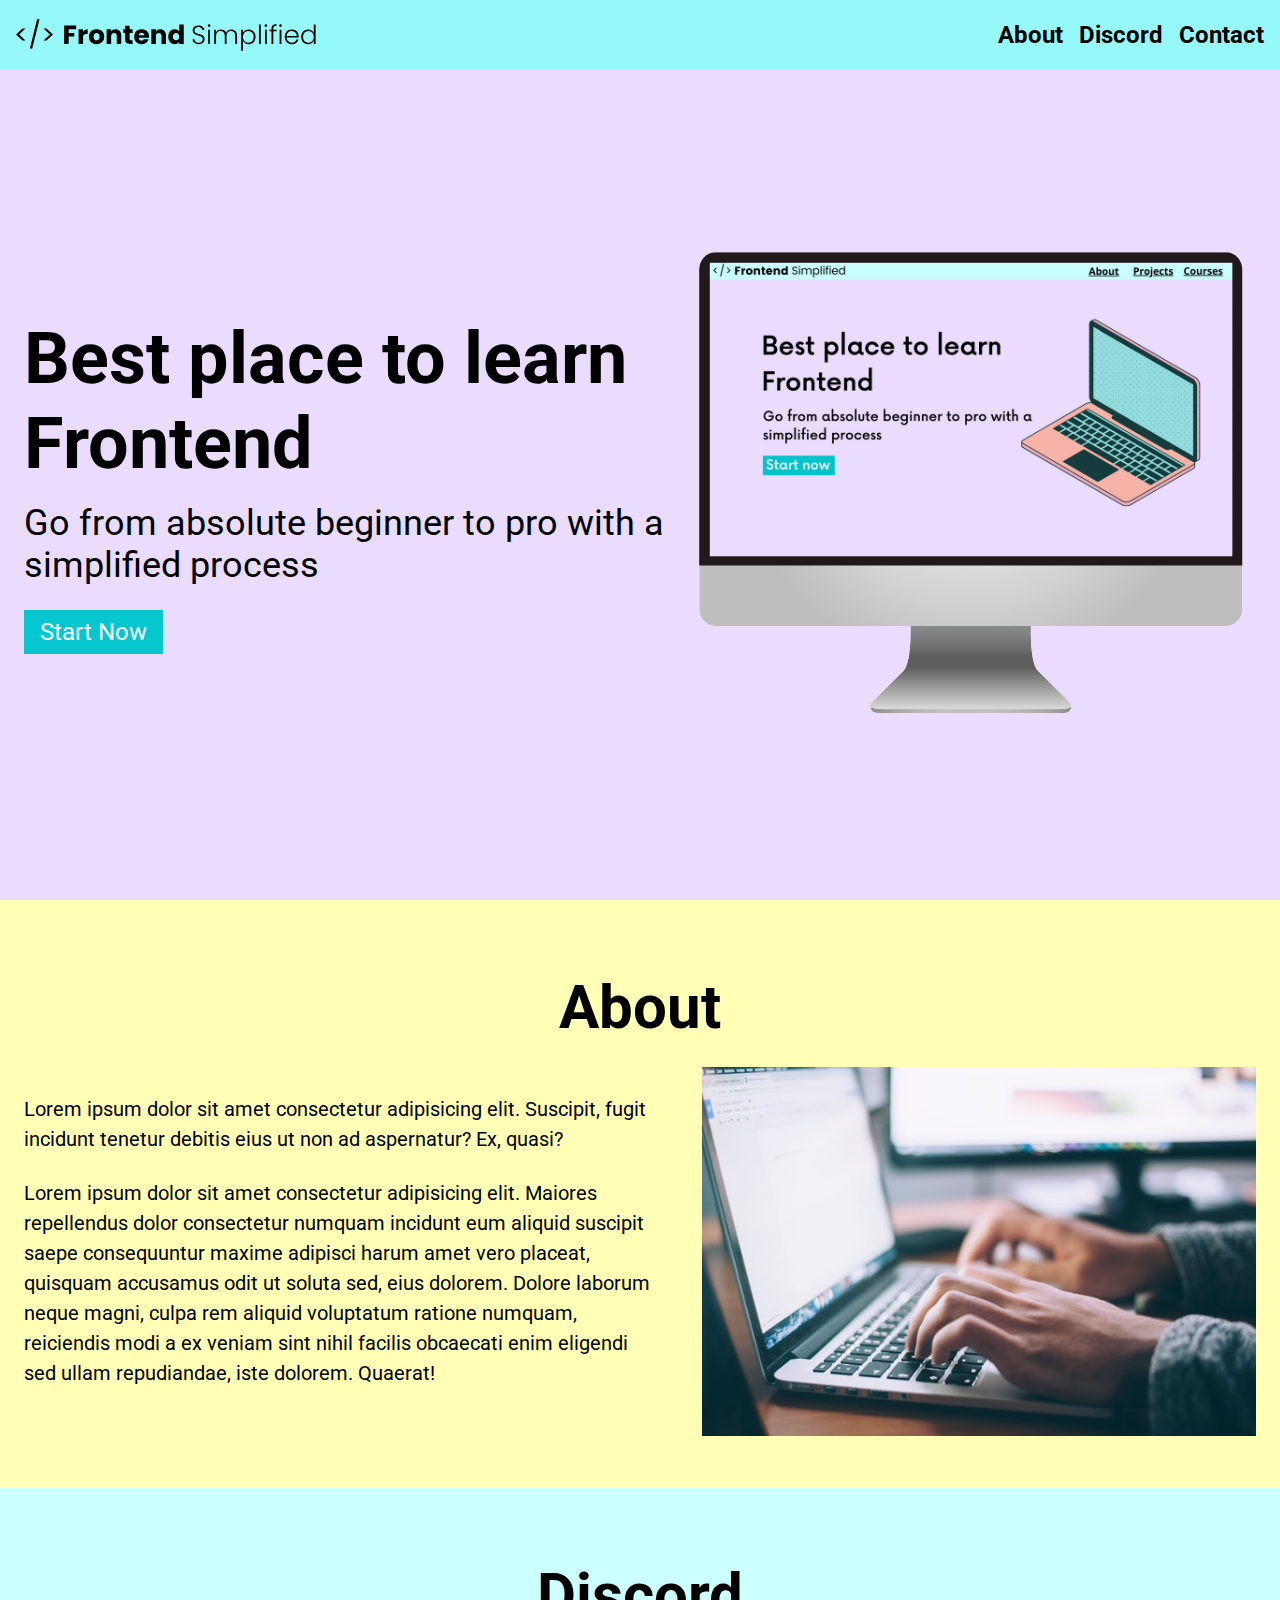
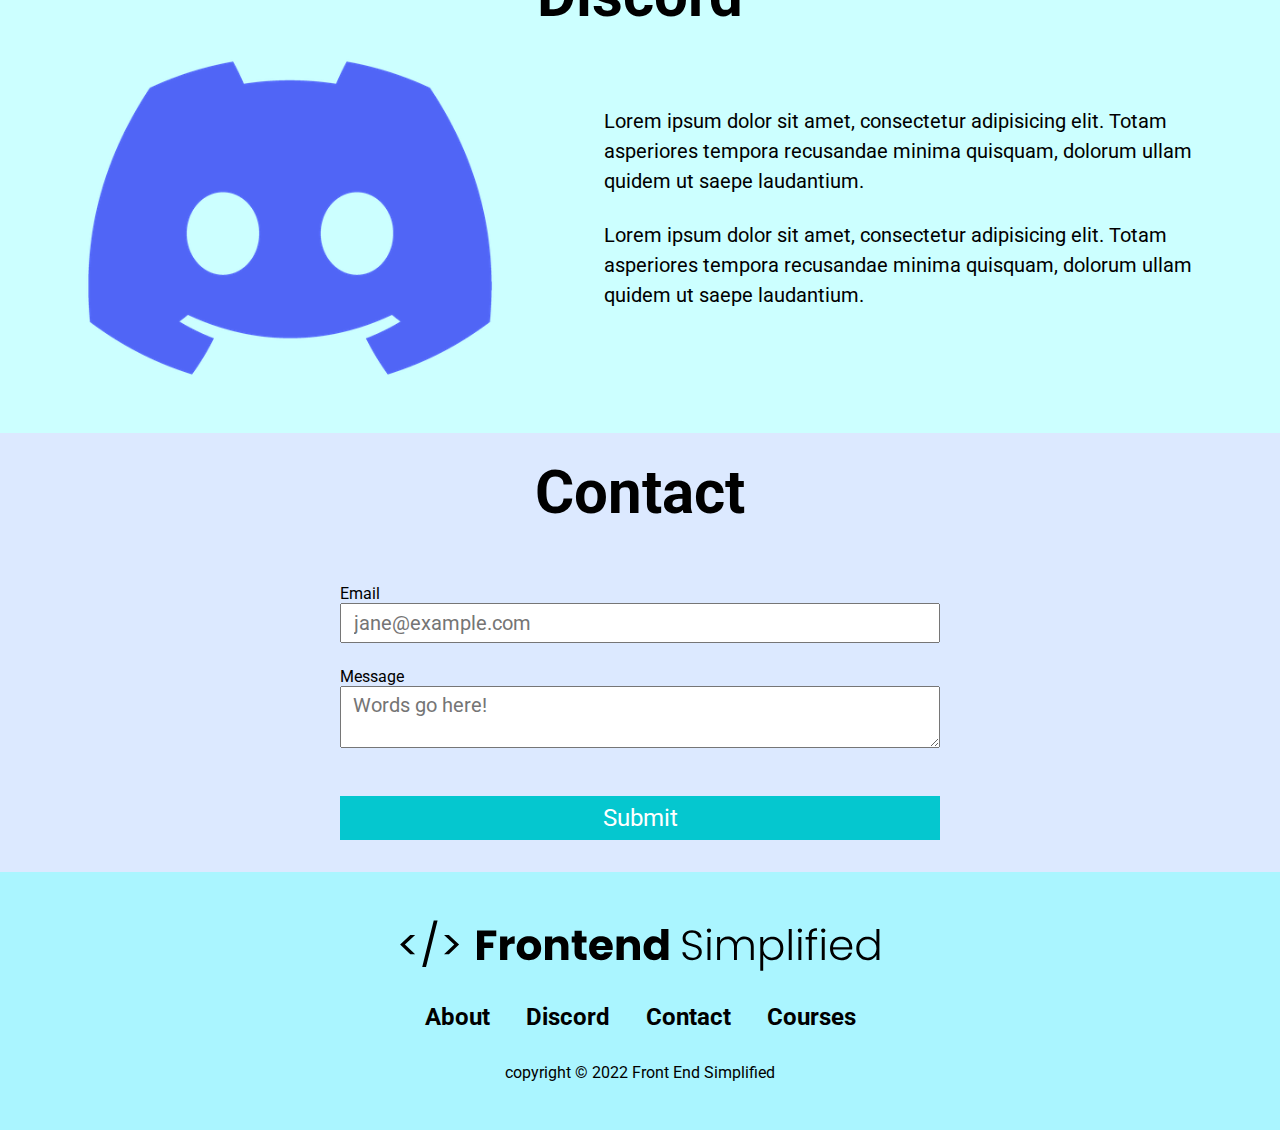
==== index.html @ 1fd2ad05 "styled and made website responsive" ====
<!DOCTYPE html>
<html lang="en">
  <head>
    <meta charset="UTF-8" />
    <meta http-equiv="X-UA-Compatible" content="IE=edge" />
    <meta name="viewport" content="width=device-width, initial-scale=1.0" />
    <link rel="stylesheet" href="./css/new.css" />
    <link rel="preconnect" href="https://fonts.googleapis.com">
<link rel="preconnect" href="https://fonts.gstatic.com" crossorigin>
<link href="https://fonts.googleapis.com/css2?family=Roboto:wght@300;400;500;700&display=swap" rel="stylesheet">
    <title>Practice Website</title>
  </head>
  <body>
    <!-- begin header section  -->
    <section>
      <nav>
        <img class="logo" src="./assets/FES.svg" alt="" />
        <ul>
          <li><a href="#about">About</a></li>
          <li><a href="#discord">Discord</a></li>
          <li><a href="#contact">Contact</a></li>
        </ul>
      </nav>
      <header>
        <div class="row">
            <div class="home__description">
              <h1>Best place to learn Frontend</h1>
              <p class="subheader">Go from absolute beginner to pro with a simplified process</p>
              <button class="home__description--buttom">Start Now</button>
            </div>
            <figure class="home__img--wrapper">
              <img class="home__img" src="./assets/laptop.png" alt="" />
            </figure>
        </div>
      </header>
    </section>

    <!-- End of header section  -->

    <main>

      <!-- ABOUT SECTION  -->
      <section id="about">
        <h2>About</h2>
        <div class="row">
          <div class="section__description">
            <div class="section__description--wrapper">
              <p class="section__description--para">
                Lorem ipsum dolor sit amet consectetur adipisicing elit. Suscipit,
                fugit incidunt tenetur debitis eius ut non ad aspernatur? Ex, quasi?
              </p>
              <p class="section__description--para">
                Lorem ipsum dolor sit amet consectetur adipisicing elit. Maiores repellendus dolor consectetur numquam incidunt eum aliquid suscipit saepe consequuntur maxime adipisci harum amet vero placeat, quisquam accusamus odit ut soluta sed, eius dolorem. Dolore laborum neque magni, culpa rem aliquid voluptatum ratione numquam, reiciendis modi a ex veniam sint nihil facilis obcaecati enim eligendi sed ullam repudiandae, iste dolorem. Quaerat!
              </p>
            </div>
            <figure>
              <img class="about__img--wrapper" src="./assets/about.jpg" alt="" />
            </figure>
          </div>
        </div>
      </section>
      
      <!-- DISCORD SECTION  -->
      <section id="discord">
        <h2>Discord</h2>
        <div class="row">
          <div class="section__description">
            <figure class=".discord__img-wrapper">
              <img src="./assets/discord.png" alt="" />
            </figure>
            <div class="section__description--wrapper">
              <p class="section__description--para">
                Lorem ipsum dolor sit amet, consectetur adipisicing elit. Totam
                asperiores tempora recusandae minima quisquam, dolorum ullam quidem
                ut saepe laudantium.
              </p>
              <p class="section__description--para">
                Lorem ipsum dolor sit amet, consectetur adipisicing elit. Totam
                asperiores tempora recusandae minima quisquam, dolorum ullam quidem
                ut saepe laudantium.
              </p>
            </div>
          </div>
        </div>
      </section>
      <section id="contact">
        <h2>Contact</h2>
        <form>
          <label>Email</label>
          <input type="email" placeholder="jane@example.com" />

          <label>Message</label>
          <textarea type="text" placeholder="Words go here!"></textarea>

          <button>Submit</button>
        </form>
      </section>
    </main>
    <footer>
        <img class="footer__logo" src="./assets/FES.svg" alt="">
        <div class="footer__links">
            <a class="footer__link" href="#about">About</a>
            <a class="footer__link" href="#discord">Discord</a>
            <a class="footer__link" href="#contact">Contact</a>
            <a class="footer__link" href="#">Courses</a>
        </div>
        <p>copyright &copy; 2022 Front End Simplified</p>
    </footer>
  </body>
</html>
---- css/new.css ----
* {
    box-sizing: border-box;
    margin: 0;
    padding: 0;
    font-family: "roboto", sans-serif;
  }
  a {
    text-decoration: none;
    font-size: 24px;
    color: black;
    font-weight: 700;
  }
  nav {
    display: flex;
    justify-content: space-between;
    padding: 0 16px;
    height: 70px;
    align-items: center;
    background: rgb(150, 249, 249);
  }
  nav a {
    font-weight: bold;
  }
  
  nav ul {
    list-style-type: none;
    display: flex;
  }
  
  nav li {
    padding-left: 16px;
  }
  .logo {
    width: 300px;
  }
  
  header {
    display: flex;
    background: #eadcff;
    padding: 24px;
    height: calc(100vh - 70px);
    align-items: center;
    justify-content: center;
  }
  header h1 {
    font-size: 72px;
  }
  .subheader {
    font-size: 36px;
    margin: 16px 0 24px 0;
  }
  .row {
    display: flex;
    width: 100%;
    max-width: 1300px;
    margin: 0 auto;
    justify-content: center;
    align-items: center;
  }
  button {
    background-color: #05c7cf;
    color: white;
    border: none;
    padding: 8px 16px;
    font-size: 24px;
    cursor: pointer;
  }
  #about h1 {
    margin-bottom: 8px;
  }
  
  /* 
  about  
  */
  
  /* wrapper to avoid wrapping "about"  */
  .section__description {
    display: flex;
    justify-content: center;
    align-items: center;
    width: 100%;
  }
  
  /* wraps around left side to establish a width and allow for right side width to be set */
  .section__description--wrapper {
    width: 60%;
    padding: 0 24px;
  }
  #about {
    background: rgb(255, 255, 181);
    padding: 48px 0;
  }
  
  h2 {
    font-size: 60px;
    text-align: center;
    padding: 24px;
  }
  
  /* wraps around image to set its overall width, target div of image not img */
  .about__img--wrapper {
    width: 40%;
    padding: 0 24px;
  }
  
  /* set image to full width of wrapper  */
  #about img {
    width: 100%;
  }
  
  /* addresses <p> in section  */
  .section__description--para {
    font-size: 20px;
    line-height: 1.5em;
    margin-bottom: 24px;
  }

  /* 
  discord  
  */

  #discord {
    background: rgb(204, 255, 255);
    padding: 48px 0;
  }
.discord__image-wrapper {
    width: 40%;
}
#discord img {
    width: 100%;
}

/* contact  */

#contact {
    background-color: #dce9ff;
}

form {
    display: flex;
    flex-direction: column;
    max-width: 600px;
    margin: 0 auto;
    padding: 32px 0;
}

form button {
    margin-top: 24px;
}

input, textarea {
    margin-bottom: 24px;
    font-size: 20px;
    padding: 6px 12px;
}

/* 
footer  
*/

footer {
    background-color: #aaf5ff;
    display: flex;
    flex-direction: column;
    align-items: center;
    padding: 48px;
}
.footer__logo {
    max-width: 480px;
}

.footer__links {
    padding: 32px 0;

}

.footer__link {
    padding: 0 16px;
    
}


/* small phones, tablets large smart phones */

@media (max-width: 728px) {
.row {
    flex-direction: column;
}

header {
    padding: 32px;
}

.home__description {
    margin-bottom: 24px;
    display: flex;
    flex-direction: column;
    align-items: center;
}
h1 {
    text-align: center;
    font-size: 60px;
}
.subheader {
    text-align: center;
    font-size: 28px;
}

.home__description--button {
    max-width: 240px;
}

nav ul {
    display: none;
}
nav .logo {
margin: 0 auto;
}
.home__img--wrapper {
    display: flex;
    justify-content: center;
    align-items: center;
}
.home__img {
    width: 80%;
    max-width: 500px;
    margin: 0 auto;
}

.section__description {
    flex-direction: column;
    width: 100%;
}
.section__description--wrapper {
    width: 100%;
}
}
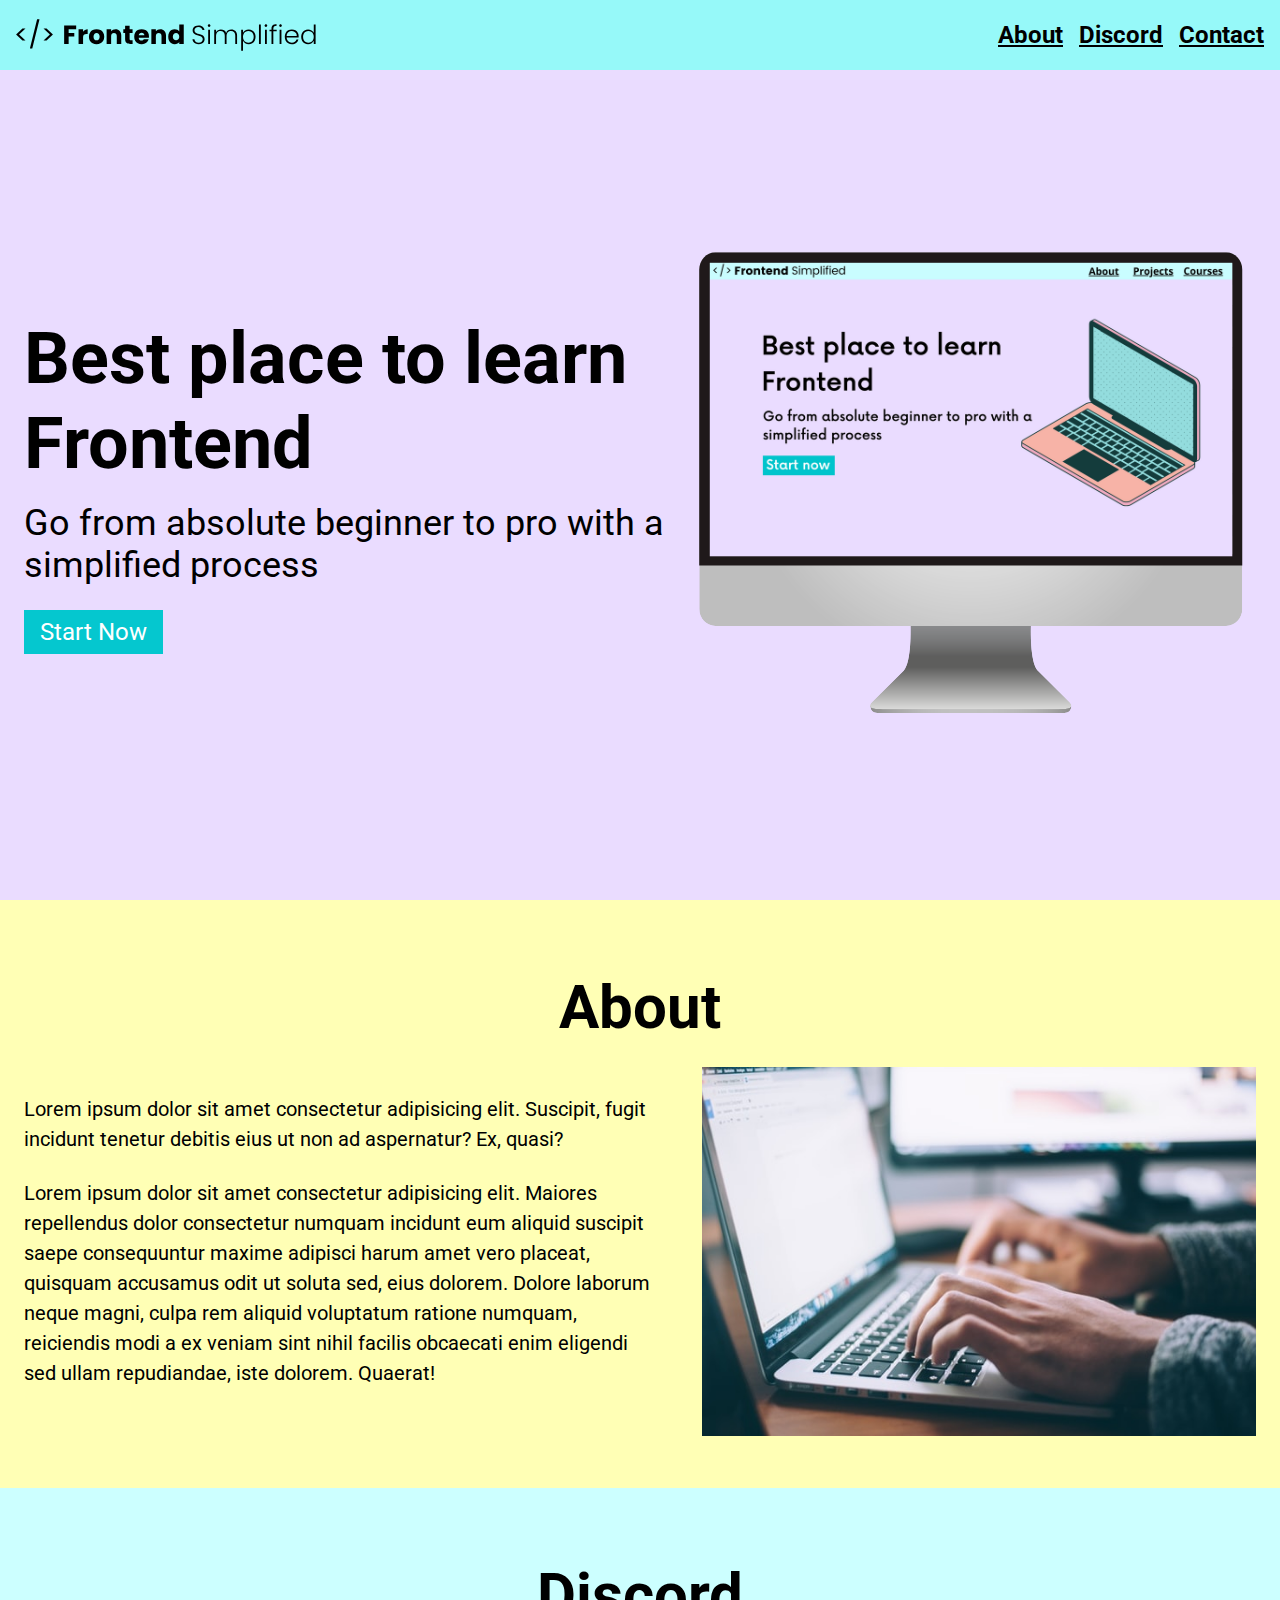
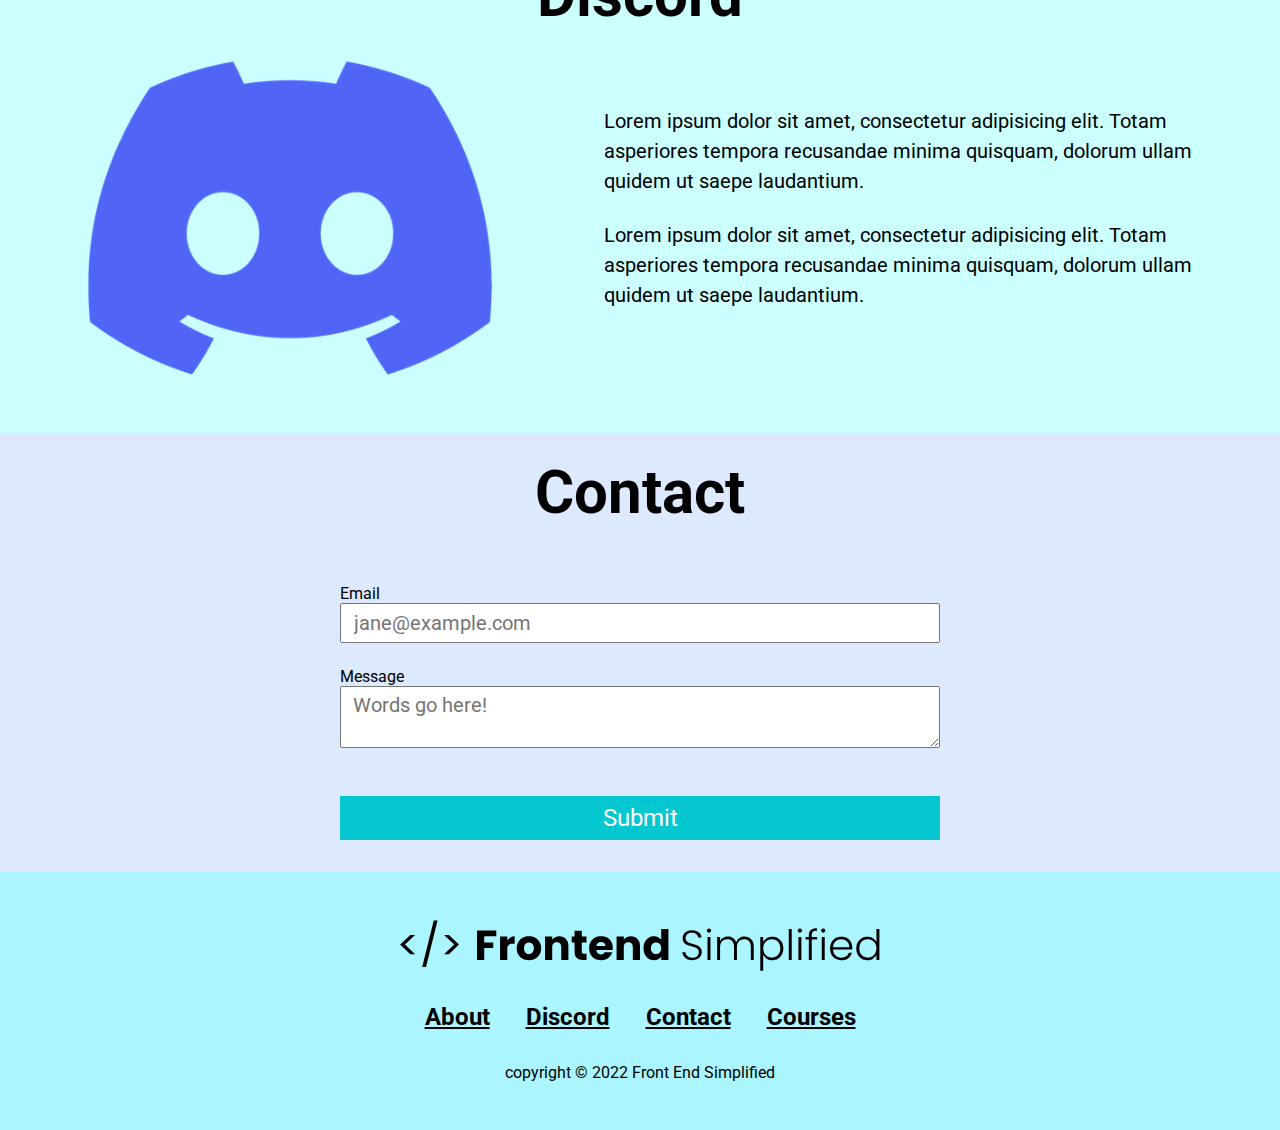
==== commit 4cb51ea7: "changed stylesheet link" ====
--- a/index.html
+++ b/index.html
@@ -4,7 +4,7 @@
     <meta charset="UTF-8" />
     <meta http-equiv="X-UA-Compatible" content="IE=edge" />
     <meta name="viewport" content="width=device-width, initial-scale=1.0" />
-    <link rel="stylesheet" href="./css/new.css" />
+    <link rel="stylesheet" href="./css/style.css" />
     <link rel="preconnect" href="https://fonts.googleapis.com">
 <link rel="preconnect" href="https://fonts.gstatic.com" crossorigin>
 <link href="https://fonts.googleapis.com/css2?family=Roboto:wght@300;400;500;700&display=swap" rel="stylesheet">
--- a/css/style.css
+++ b/css/style.css
@@ -0,0 +1,264 @@
+* {
+    box-sizing: border-box;
+    margin: 0;
+    padding: 0;
+    font-family: "roboto", sans-serif;
+  }
+  a {
+    
+    font-size: 24px;
+    color: black;
+    font-weight: 700;
+  }
+  nav {
+    display: flex;
+    justify-content: space-between;
+    padding: 0 16px;
+    height: 70px;
+    align-items: center;
+    background: rgb(150, 249, 249);
+  }
+  nav a {
+    font-weight: bold;
+  }
+  
+  nav ul {
+    list-style-type: none;
+    display: flex;
+  }
+  
+  nav li {
+    padding-left: 16px;
+  }
+  .logo {
+    max-width: 300px;
+    
+  }
+  
+  header {
+    display: flex;
+    background: #eadcff;
+    padding: 24px;
+    height: calc(100vh - 70px);
+    align-items: center;
+    justify-content: center;
+  }
+  header h1 {
+    font-size: 72px;
+  }
+  .subheader {
+    font-size: 36px;
+    margin: 16px 0 24px 0;
+  }
+  .row {
+    display: flex;
+    width: 100%;
+    max-width: 1300px;
+    margin: 0 auto;
+    justify-content: center;
+    align-items: center;
+  }
+  button {
+    background-color: #05c7cf;
+    color: white;
+    border: none;
+    padding: 8px 16px;
+    font-size: 24px;
+    cursor: pointer;
+  }
+  #about h1 {
+    margin-bottom: 8px;
+  }
+  
+  /* 
+  about  
+  */
+  
+  /* wrapper to avoid wrapping "about"  */
+  .section__description {
+    display: flex;
+    justify-content: center;
+    align-items: center;
+    width: 100%;
+  }
+  
+  /* wraps around left side to establish a width and allow for right side width to be set */
+  .section__description--wrapper {
+    width: 60%;
+    padding: 0 24px;
+  }
+  #about {
+    background: rgb(255, 255, 181);
+    padding: 48px 0;
+  }
+  
+  h2 {
+    font-size: 60px;
+    text-align: center;
+    padding: 24px;
+  }
+  
+  /* wraps around image to set its overall width, target div of image not img */
+  .about__img--wrapper {
+    width: 40%;
+    padding: 0 24px;
+  }
+  
+  /* set image to full width of wrapper  */
+  #about img {
+    width: 100%;
+  }
+  
+  /* addresses <p> in section  */
+  .section__description--para {
+    font-size: 20px;
+    line-height: 1.5em;
+    margin-bottom: 24px;
+  }
+
+  /* 
+  discord  
+  */
+
+  #discord {
+    background: rgb(204, 255, 255);
+    padding: 48px 0;
+  }
+.discord__image-wrapper {
+    width: 40%;
+}
+#discord img {
+    width: 100%;
+}
+
+/* contact  */
+
+#contact {
+    background-color: #dce9ff;
+}
+
+form {
+    display: flex;
+    flex-direction: column;
+    max-width: 600px;
+    margin: 0 auto;
+    padding: 32px 0;
+}
+
+form button {
+    margin-top: 24px;
+}
+
+input, textarea {
+    margin-bottom: 24px;
+    font-size: 20px;
+    padding: 6px 12px;
+}
+
+/* 
+footer  
+*/
+
+footer {
+    background-color: #aaf5ff;
+    display: flex;
+    flex-direction: column;
+    align-items: center;
+    padding: 48px;
+}
+.footer__logo {
+    max-width: 480px;
+}
+
+.footer__links {
+    padding: 32px 0;
+
+}
+
+.footer__link {
+    padding: 0 16px;
+    
+}
+
+
+/* small phones, tablets large smart phones */
+
+@media (max-width: 890px) {
+.row {
+    flex-direction: column;
+}
+
+header {
+    padding: 32px;
+}
+
+.home__description {
+    margin-bottom: 24px;
+    display: flex;
+    flex-direction: column;
+    align-items: center;
+}
+h1 {
+    text-align: center;
+    font-size: 60px;
+}
+.subheader {
+    text-align: center;
+    font-size: 28px;
+}
+
+.home__description--button {
+    max-width: 240px;
+}
+
+nav ul {
+    display: none;
+}
+nav .logo {
+margin: 0 auto;
+}
+.home__img--wrapper {
+    display: flex;
+    justify-content: center;
+    align-items: center;
+}
+.home__img {
+    width: 80%;
+    max-width: 500px;
+    margin: 0 auto;
+}
+
+.section__description {
+    flex-direction: column;
+    width: 100%;
+}
+.section__description--wrapper {
+    width: 100%;
+}
+#discord .section__description {
+    flex-direction: column-reverse;
+
+}
+
+#contact form {
+    max-width: 300px;
+}
+
+
+footer {
+    padding: 48px 24px;
+}
+.footer__logo {
+    max-width: 360px;
+}
+
+.footer__links {
+    display: flex;
+    flex-direction: column;
+    
+}
+.footer__link {
+    text-align: center;
+    padding: 8px 0;
+}
+}
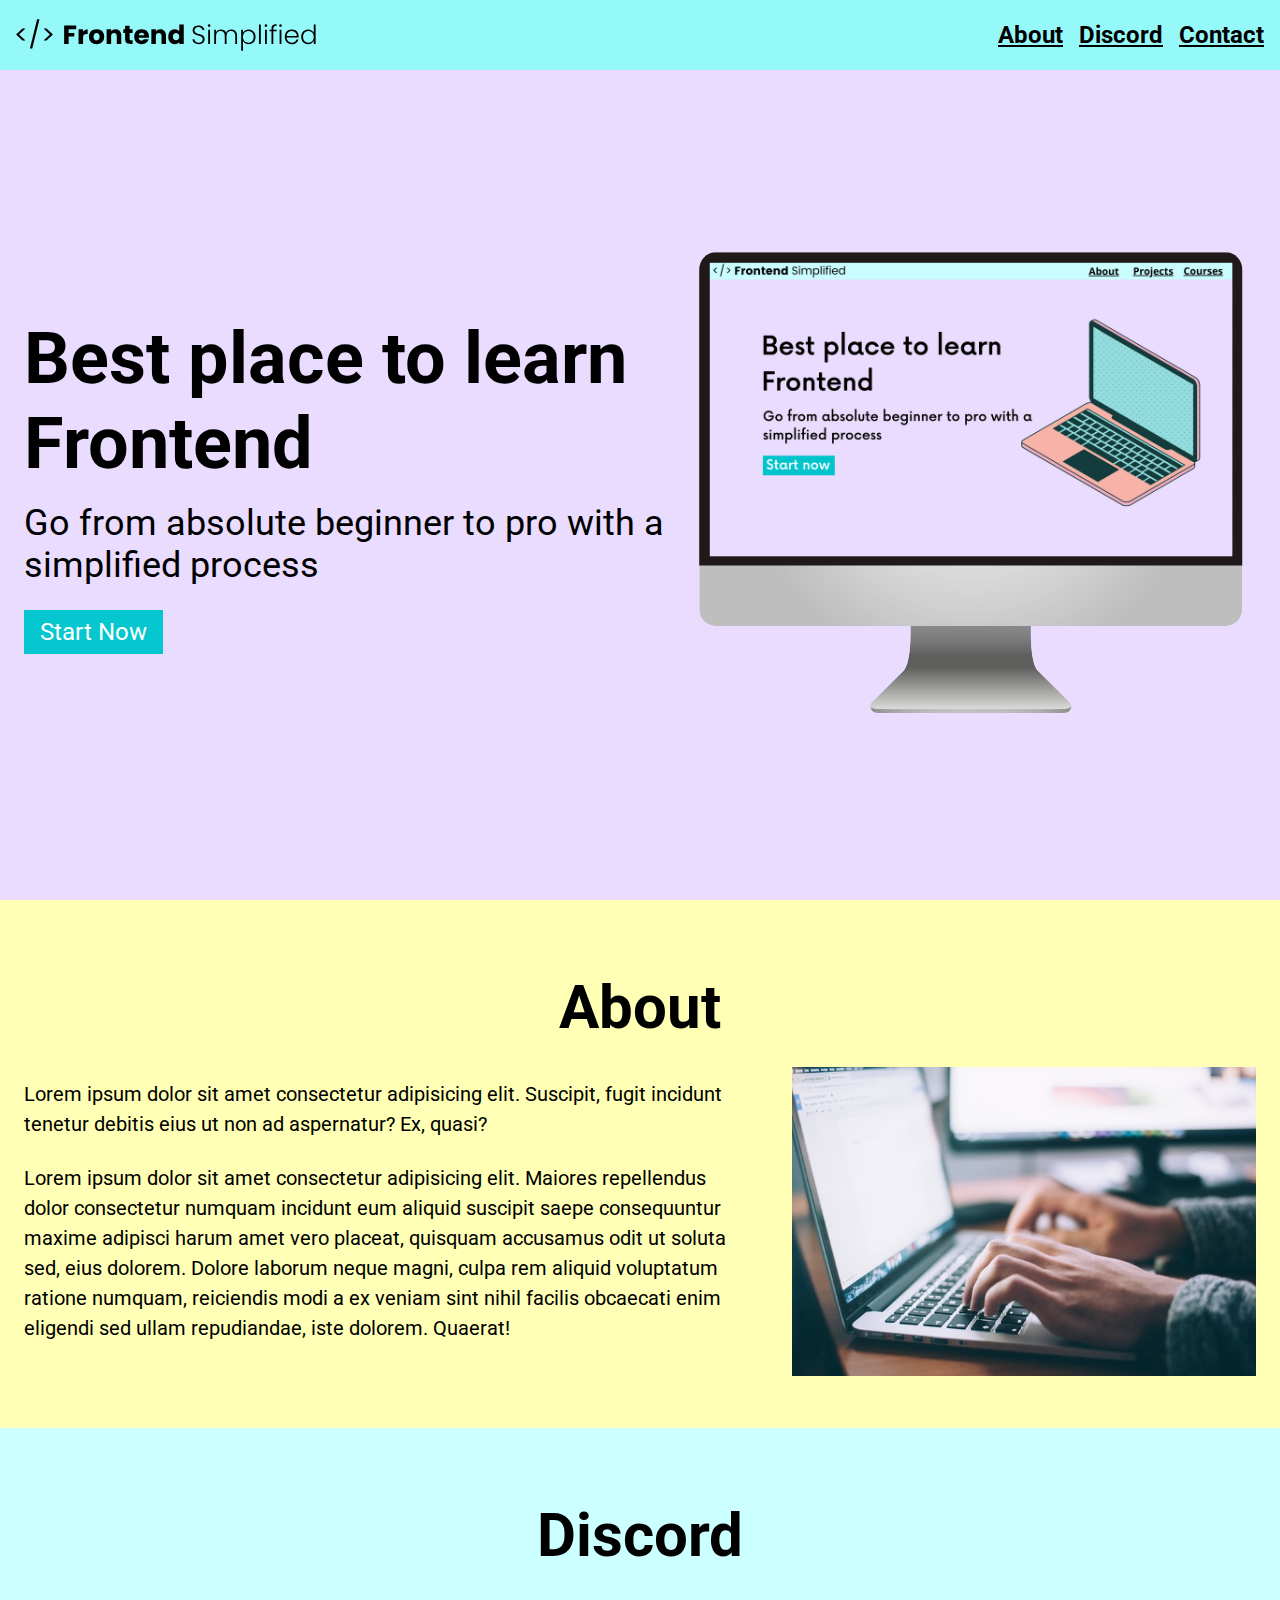
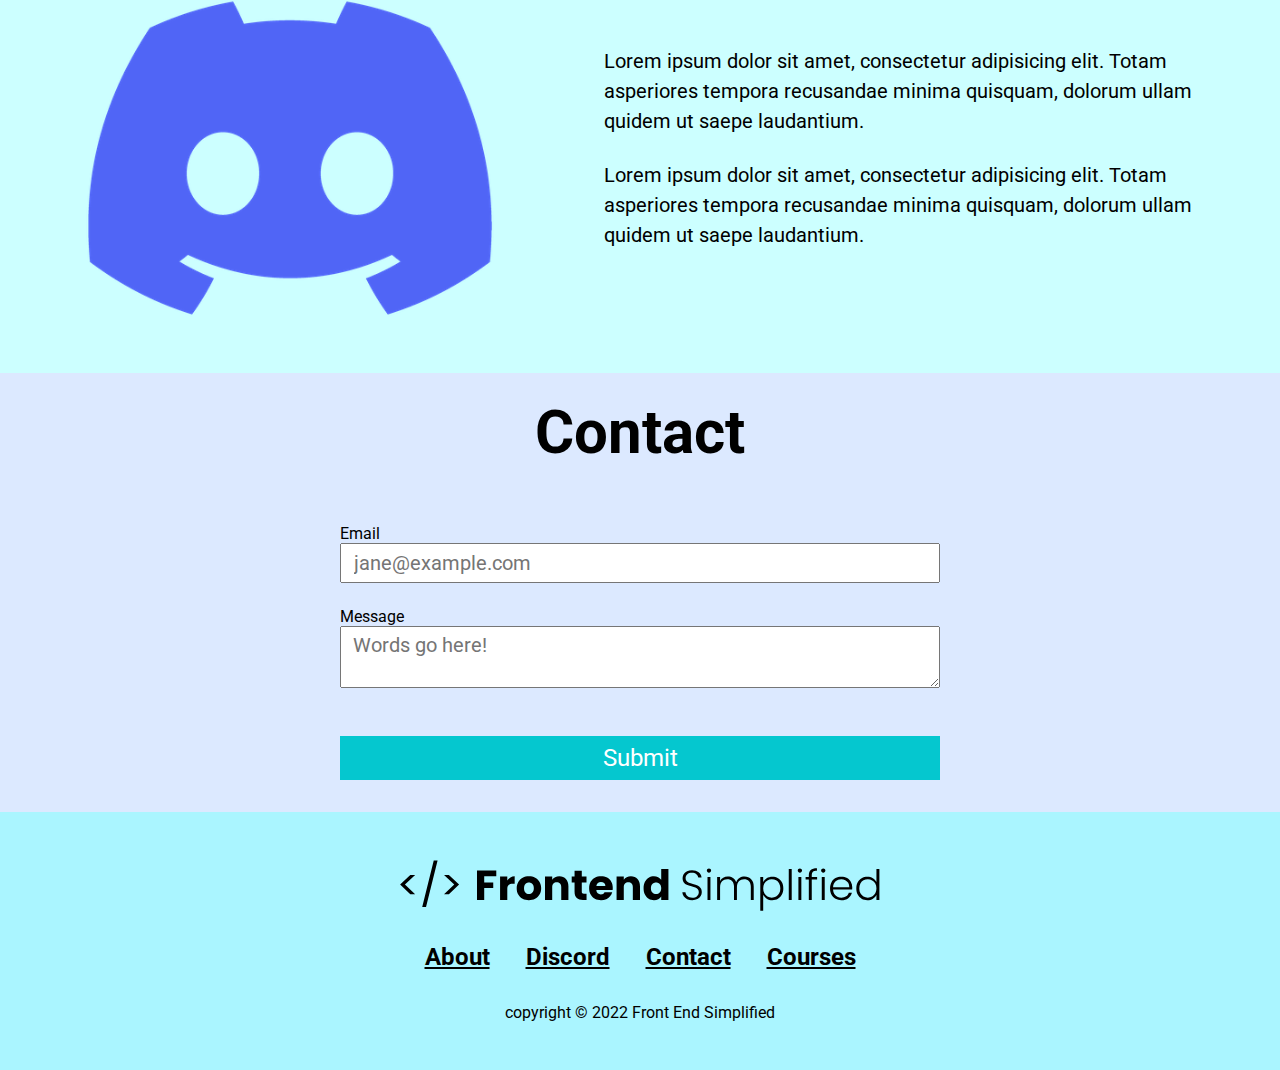
==== commit add24a3a: "made website responsive on all mobile devices in both oreintations" ====
--- a/index.html
+++ b/index.html
@@ -26,7 +26,7 @@
             <div class="home__description">
               <h1>Best place to learn Frontend</h1>
               <p class="subheader">Go from absolute beginner to pro with a simplified process</p>
-              <button class="home__description--buttom">Start Now</button>
+              <button class="home__description--button">Start Now</button>
             </div>
             <figure class="home__img--wrapper">
               <img class="home__img" src="./assets/laptop.png" alt="" />
@@ -53,8 +53,8 @@
                 Lorem ipsum dolor sit amet consectetur adipisicing elit. Maiores repellendus dolor consectetur numquam incidunt eum aliquid suscipit saepe consequuntur maxime adipisci harum amet vero placeat, quisquam accusamus odit ut soluta sed, eius dolorem. Dolore laborum neque magni, culpa rem aliquid voluptatum ratione numquam, reiciendis modi a ex veniam sint nihil facilis obcaecati enim eligendi sed ullam repudiandae, iste dolorem. Quaerat!
               </p>
             </div>
-            <figure>
-              <img class="about__img--wrapper" src="./assets/about.jpg" alt="" />
+            <figure class="about__img--wrapper">
+              <img  src="./assets/about.jpg" alt="" />
             </figure>
           </div>
         </div>
